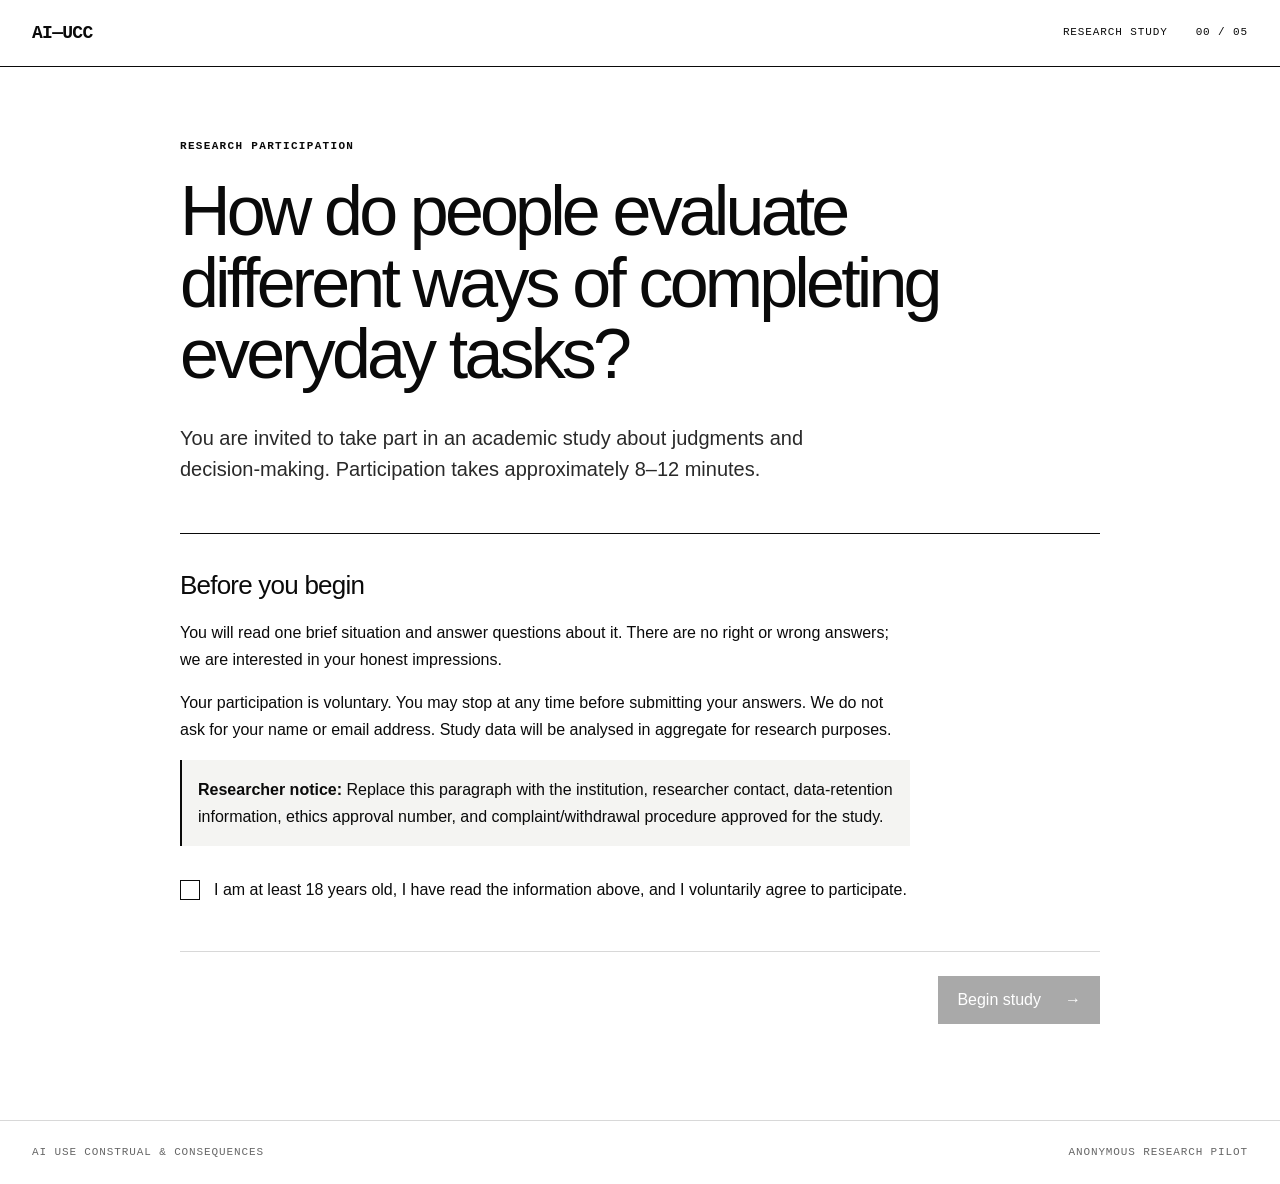
==== index.html @ e1629be3 "Build AI-UCC pilot study" ====
<!doctype html>
<html lang="en">
<head>
  <meta charset="utf-8">
  <meta name="viewport" content="width=device-width,initial-scale=1">
  <meta name="description" content="AI Use Construal & Consequences research study">
  <title>AI-UCC Study</title>
  <link rel="stylesheet" href="styles.css">
  <script defer src="app.js"></script>
</head>
<body>
  <noscript><div class="noscript">This study requires JavaScript.</div></noscript>
  <header class="site-header">
    <a class="wordmark" href="#" aria-label="AI-UCC home">AI—UCC</a>
    <div class="study-meta"><span>RESEARCH STUDY</span><span id="progressLabel">00 / 00</span></div>
  </header>

  <main id="app" class="shell" aria-live="polite"></main>

  <footer class="site-footer">
    <span>AI Use Construal &amp; Consequences</span>
    <span>Anonymous research pilot</span>
  </footer>

  <template id="introTemplate">
    <section class="hero panel">
      <p class="eyebrow">Research participation</p>
      <h1>How do people evaluate different ways of completing everyday tasks?</h1>
      <p class="lede">You are invited to take part in an academic study about judgments and decision-making. Participation takes approximately 8–12 minutes.</p>
      <div class="rule"></div>
      <h2>Before you begin</h2>
      <div class="prose">
        <p>You will read one brief situation and answer questions about it. There are no right or wrong answers; we are interested in your honest impressions.</p>
        <p>Your participation is voluntary. You may stop at any time before submitting your answers. We do not ask for your name or email address. Study data will be analysed in aggregate for research purposes.</p>
        <p class="placeholder"><strong>Researcher notice:</strong> Replace this paragraph with the institution, researcher contact, data-retention information, ethics approval number, and complaint/withdrawal procedure approved for the study.</p>
      </div>
      <label class="consent checkbox-row">
        <input type="checkbox" id="consentCheck">
        <span>I am at least 18 years old, I have read the information above, and I voluntarily agree to participate.</span>
      </label>
      <div class="actions"><button class="button primary" id="startButton" disabled>Begin study <span>→</span></button></div>
    </section>
  </template>
</body>
</html>
---- styles.css ----
:root{--ink:#0a0a0a;--paper:#fff;--muted:#666;--line:#d8d8d8;--soft:#f4f4f2;--danger:#b00020;--max:920px}
*{box-sizing:border-box}
html{background:var(--paper);color:var(--ink);font-family:Arial,Helvetica,sans-serif;font-size:16px}
body{margin:0;min-height:100vh;display:flex;flex-direction:column}
button,input,select{font:inherit}
button{cursor:pointer}
.site-header,.site-footer{width:100%;padding:24px 32px;display:flex;justify-content:space-between;align-items:center}
.site-header{border-bottom:1px solid var(--ink);position:sticky;top:0;background:rgba(255,255,255,.96);z-index:4}
.wordmark{font:600 18px/1 "Courier New",monospace;color:var(--ink);text-decoration:none;letter-spacing:-.04em}
.study-meta,.site-footer{font:400 11px/1.4 "Courier New",monospace;letter-spacing:.08em;text-transform:uppercase}
.study-meta{display:flex;gap:28px}
.site-footer{border-top:1px solid var(--line);color:var(--muted);margin-top:auto}
.shell{width:min(var(--max),calc(100% - 40px));margin:72px auto 96px}
.panel{animation:enter .35s ease both}
@keyframes enter{from{opacity:0;transform:translateY(8px)}to{opacity:1;transform:none}}
.eyebrow,.section-code{font:600 11px/1.4 "Courier New",monospace;letter-spacing:.12em;text-transform:uppercase;margin:0 0 22px}
h1{font-size:clamp(38px,6vw,70px);line-height:1.02;letter-spacing:-.055em;font-weight:500;max-width:850px;margin:0 0 32px}
h2{font-size:26px;line-height:1.2;letter-spacing:-.03em;font-weight:500;margin:36px 0 18px}
.lede{font-size:20px;line-height:1.55;max-width:700px;color:#292929}
.prose{font-size:16px;line-height:1.7;max-width:730px}.prose p{margin:0 0 16px}
.rule{border-top:1px solid var(--ink);margin:48px 0 0}
.placeholder{background:var(--soft);padding:16px;border-left:2px solid var(--ink)}
.checkbox-row{display:flex;gap:14px;align-items:flex-start;line-height:1.55;margin-top:32px;max-width:760px}
.checkbox-row input{appearance:none;width:20px;height:20px;border:1px solid var(--ink);margin:2px 0 0;flex:none}.checkbox-row input:checked{background:var(--ink);box-shadow:inset 0 0 0 4px var(--paper)}
.actions{display:flex;justify-content:flex-end;gap:12px;margin-top:48px;padding-top:24px;border-top:1px solid var(--line)}
.button{border:1px solid var(--ink);background:var(--paper);color:var(--ink);padding:14px 18px;min-width:150px;display:inline-flex;justify-content:space-between;gap:24px}
.button.primary{background:var(--ink);color:var(--paper)}.button:disabled{opacity:.35;cursor:not-allowed}
.form-grid{display:grid;grid-template-columns:1fr 1fr;gap:28px 24px;margin-top:40px}
.field{display:flex;flex-direction:column;gap:9px}.field.full{grid-column:1/-1}.field label,.legend{font-weight:500;font-size:14px}
.field input,.field select{border:1px solid var(--ink);border-radius:0;background:var(--paper);padding:13px;min-height:48px}
.hint{font-size:12px;color:var(--muted);line-height:1.4}
.vignette{border:1px solid var(--ink);padding:clamp(28px,6vw,64px);margin:32px 0;font-size:clamp(23px,3.4vw,34px);line-height:1.42;letter-spacing:-.025em}
.instruction{color:var(--muted);line-height:1.6;max-width:720px}
.item-list{margin-top:36px;border-top:1px solid var(--ink)}
.question{padding:30px 0;border-bottom:1px solid var(--line)}
.question-text{font-size:17px;line-height:1.5;margin:0 0 20px;max-width:760px}
.scale{display:grid;grid-template-columns:repeat(7,1fr);gap:7px}.scale label{text-align:center;display:flex;flex-direction:column;gap:8px;align-items:center;font:12px "Courier New",monospace}
.scale input{appearance:none;width:100%;height:43px;border:1px solid var(--ink);margin:0}.scale input:checked{background:var(--ink);box-shadow:inset 0 0 0 4px var(--paper)}
.anchors{display:flex;justify-content:space-between;color:var(--muted);font-size:11px;margin-top:8px}
.slider-wrap{display:grid;grid-template-columns:60px 1fr 60px;align-items:center;gap:18px}.slider-wrap output{font:600 18px "Courier New",monospace;text-align:center}.slider-wrap input{accent-color:var(--ink);width:100%}
.slider-ends{display:flex;justify-content:space-between;font-size:11px;color:var(--muted);margin:8px 78px 0}
.error-summary{border:1px solid var(--danger);color:var(--danger);padding:14px;margin-top:24px;line-height:1.5}
.status-card{text-align:center;padding:72px 0}.status-mark{font:400 72px "Courier New",monospace;margin-bottom:20px}
.noscript{padding:20px;background:var(--danger);color:white;text-align:center}
@media(max-width:640px){.site-header{padding:18px 20px}.study-meta span:first-child{display:none}.shell{margin-top:48px}.form-grid{grid-template-columns:1fr}.field.full{grid-column:auto}.scale{gap:3px}.scale input{height:38px}.site-footer{padding:20px;gap:16px}.site-footer span:last-child{display:none}.actions{flex-direction:column-reverse}.button{width:100%}}
@media(prefers-reduced-motion:reduce){.panel{animation:none}}
*:focus-visible{outline:3px solid #777;outline-offset:3px}
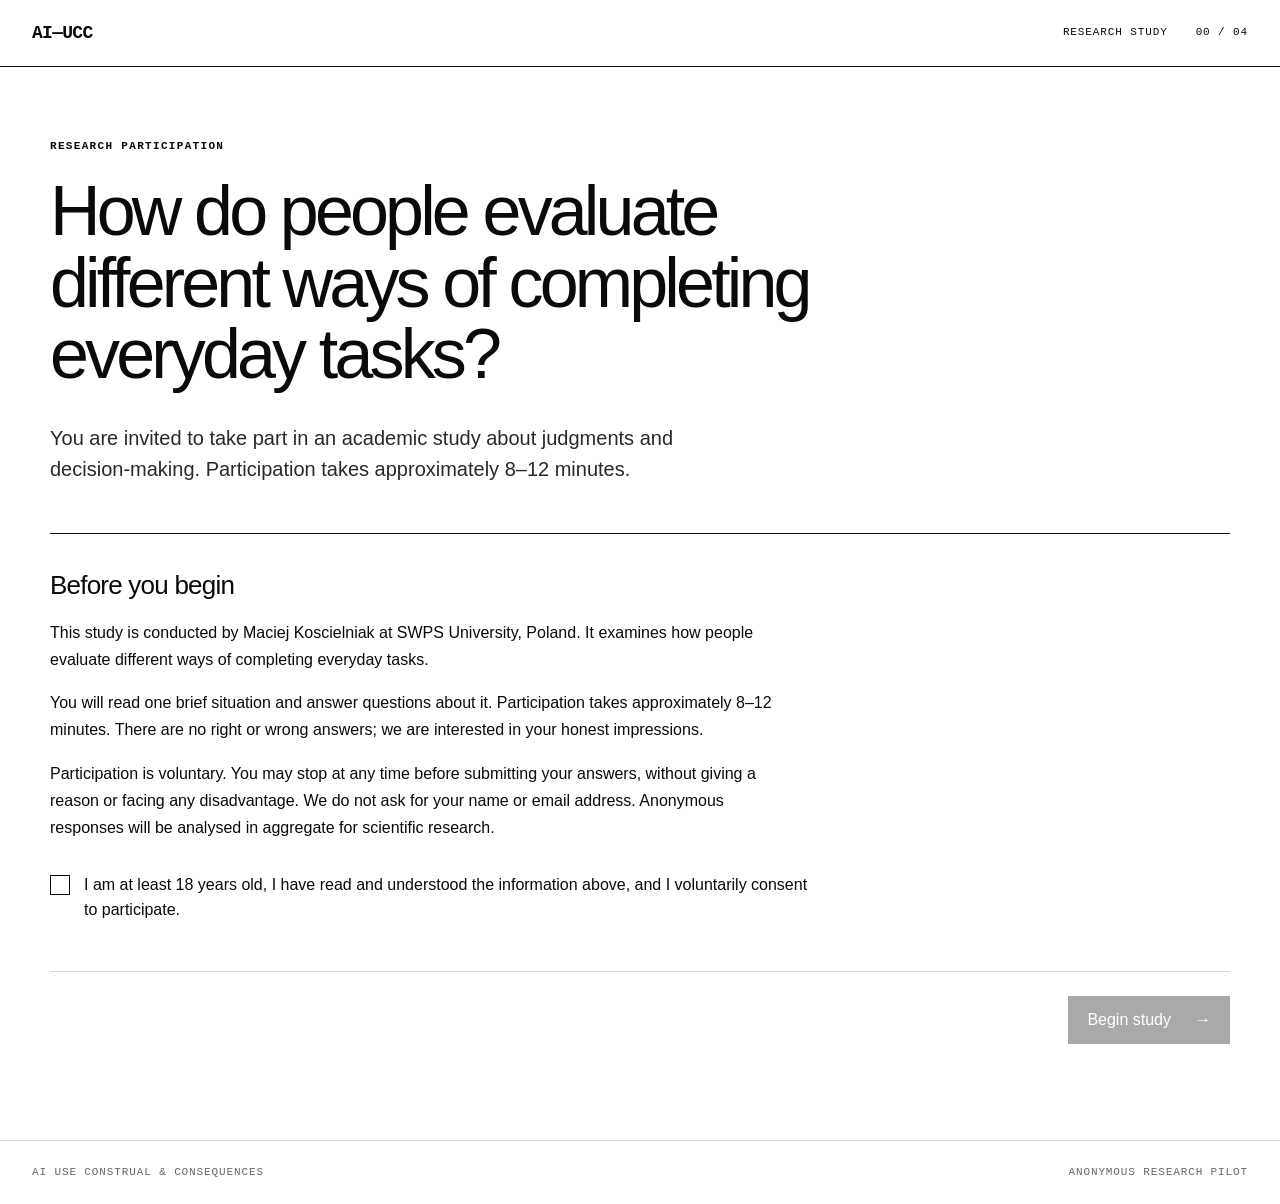
==== commit e91963bb: "Refine consent and demographic fields" ====
--- a/index.html
+++ b/index.html
@@ -30,13 +30,13 @@
       <div class="rule"></div>
       <h2>Before you begin</h2>
       <div class="prose">
-        <p>You will read one brief situation and answer questions about it. There are no right or wrong answers; we are interested in your honest impressions.</p>
-        <p>Your participation is voluntary. You may stop at any time before submitting your answers. We do not ask for your name or email address. Study data will be analysed in aggregate for research purposes.</p>
-        <p class="placeholder"><strong>Researcher notice:</strong> Replace this paragraph with the institution, researcher contact, data-retention information, ethics approval number, and complaint/withdrawal procedure approved for the study.</p>
+        <p>This study is conducted by Maciej Koscielniak at SWPS University, Poland. It examines how people evaluate different ways of completing everyday tasks.</p>
+        <p>You will read one brief situation and answer questions about it. Participation takes approximately 8–12 minutes. There are no right or wrong answers; we are interested in your honest impressions.</p>
+        <p>Participation is voluntary. You may stop at any time before submitting your answers, without giving a reason or facing any disadvantage. We do not ask for your name or email address. Anonymous responses will be analysed in aggregate for scientific research.</p>
       </div>
       <label class="consent checkbox-row">
         <input type="checkbox" id="consentCheck">
-        <span>I am at least 18 years old, I have read the information above, and I voluntarily agree to participate.</span>
+        <span>I am at least 18 years old, I have read and understood the information above, and I voluntarily consent to participate.</span>
       </label>
       <div class="actions"><button class="button primary" id="startButton" disabled>Begin study <span>→</span></button></div>
     </section>
--- a/styles.css
+++ b/styles.css
@@ -1,4 +1,4 @@
-:root{--ink:#0a0a0a;--paper:#fff;--muted:#666;--line:#d8d8d8;--soft:#f4f4f2;--danger:#b00020;--max:920px}
+:root{--ink:#0a0a0a;--paper:#fff;--muted:#666;--line:#d8d8d8;--soft:#f4f4f2;--danger:#b00020;--max:1180px}
 *{box-sizing:border-box}
 html{background:var(--paper);color:var(--ink);font-family:Arial,Helvetica,sans-serif;font-size:16px}
 body{margin:0;min-height:100vh;display:flex;flex-direction:column}
@@ -30,6 +30,16 @@
 .field input,.field select{border:1px solid var(--ink);border-radius:0;background:var(--paper);padding:13px;min-height:48px}
 .hint{font-size:12px;color:var(--muted);line-height:1.4}
 .vignette{border:1px solid var(--ink);padding:clamp(28px,6vw,64px);margin:32px 0;font-size:clamp(23px,3.4vw,34px);line-height:1.42;letter-spacing:-.025em}
+.vignette.deliberating{animation:breathe 3s ease-in-out infinite}
+@keyframes breathe{0%,100%{box-shadow:0 0 0 0 rgba(0,0,0,0)}50%{box-shadow:0 0 0 7px rgba(0,0,0,.055)}}
+.deliberation-guide{display:grid;grid-template-columns:1fr auto;gap:28px;align-items:start;margin-top:24px}
+.countdown{font:600 30px/1 "Courier New",monospace;min-width:86px;text-align:right}
+.study-layout{display:grid;grid-template-columns:minmax(0,1fr) minmax(0,1fr);gap:clamp(42px,7vw,92px);align-items:start}
+.scenario-rail{position:sticky;top:105px}
+.scenario-rail .vignette{font-size:clamp(19px,2.1vw,27px);padding:clamp(24px,3.5vw,40px);margin:18px 0}
+.scenario-label{font:600 10px/1.4 "Courier New",monospace;letter-spacing:.12em;text-transform:uppercase;color:var(--muted)}
+.section-pane h1{font-size:clamp(34px,4.8vw,58px)}
+.section-position{font:400 12px/1.4 "Courier New",monospace;color:var(--muted);margin-top:8px}
 .instruction{color:var(--muted);line-height:1.6;max-width:720px}
 .item-list{margin-top:36px;border-top:1px solid var(--ink)}
 .question{padding:30px 0;border-bottom:1px solid var(--line)}
@@ -42,6 +52,7 @@
 .error-summary{border:1px solid var(--danger);color:var(--danger);padding:14px;margin-top:24px;line-height:1.5}
 .status-card{text-align:center;padding:72px 0}.status-mark{font:400 72px "Courier New",monospace;margin-bottom:20px}
 .noscript{padding:20px;background:var(--danger);color:white;text-align:center}
-@media(max-width:640px){.site-header{padding:18px 20px}.study-meta span:first-child{display:none}.shell{margin-top:48px}.form-grid{grid-template-columns:1fr}.field.full{grid-column:auto}.scale{gap:3px}.scale input{height:38px}.site-footer{padding:20px;gap:16px}.site-footer span:last-child{display:none}.actions{flex-direction:column-reverse}.button{width:100%}}
-@media(prefers-reduced-motion:reduce){.panel{animation:none}}
+@media(max-width:800px){.study-layout{grid-template-columns:1fr;gap:34px}.scenario-rail{position:static}.scenario-rail .vignette{font-size:18px;padding:22px}.scenario-rail .instruction{display:none}}
+@media(max-width:640px){.site-header{padding:18px 20px}.study-meta span:first-child{display:none}.shell{margin-top:48px}.form-grid{grid-template-columns:1fr}.field.full{grid-column:auto}.scale{gap:3px}.scale input{height:38px}.site-footer{padding:20px;gap:16px}.site-footer span:last-child{display:none}.actions{flex-direction:column-reverse}.button{width:100%}.deliberation-guide{grid-template-columns:1fr}.countdown{text-align:left}}
+@media(prefers-reduced-motion:reduce){.panel,.vignette.deliberating{animation:none}}
 *:focus-visible{outline:3px solid #777;outline-offset:3px}
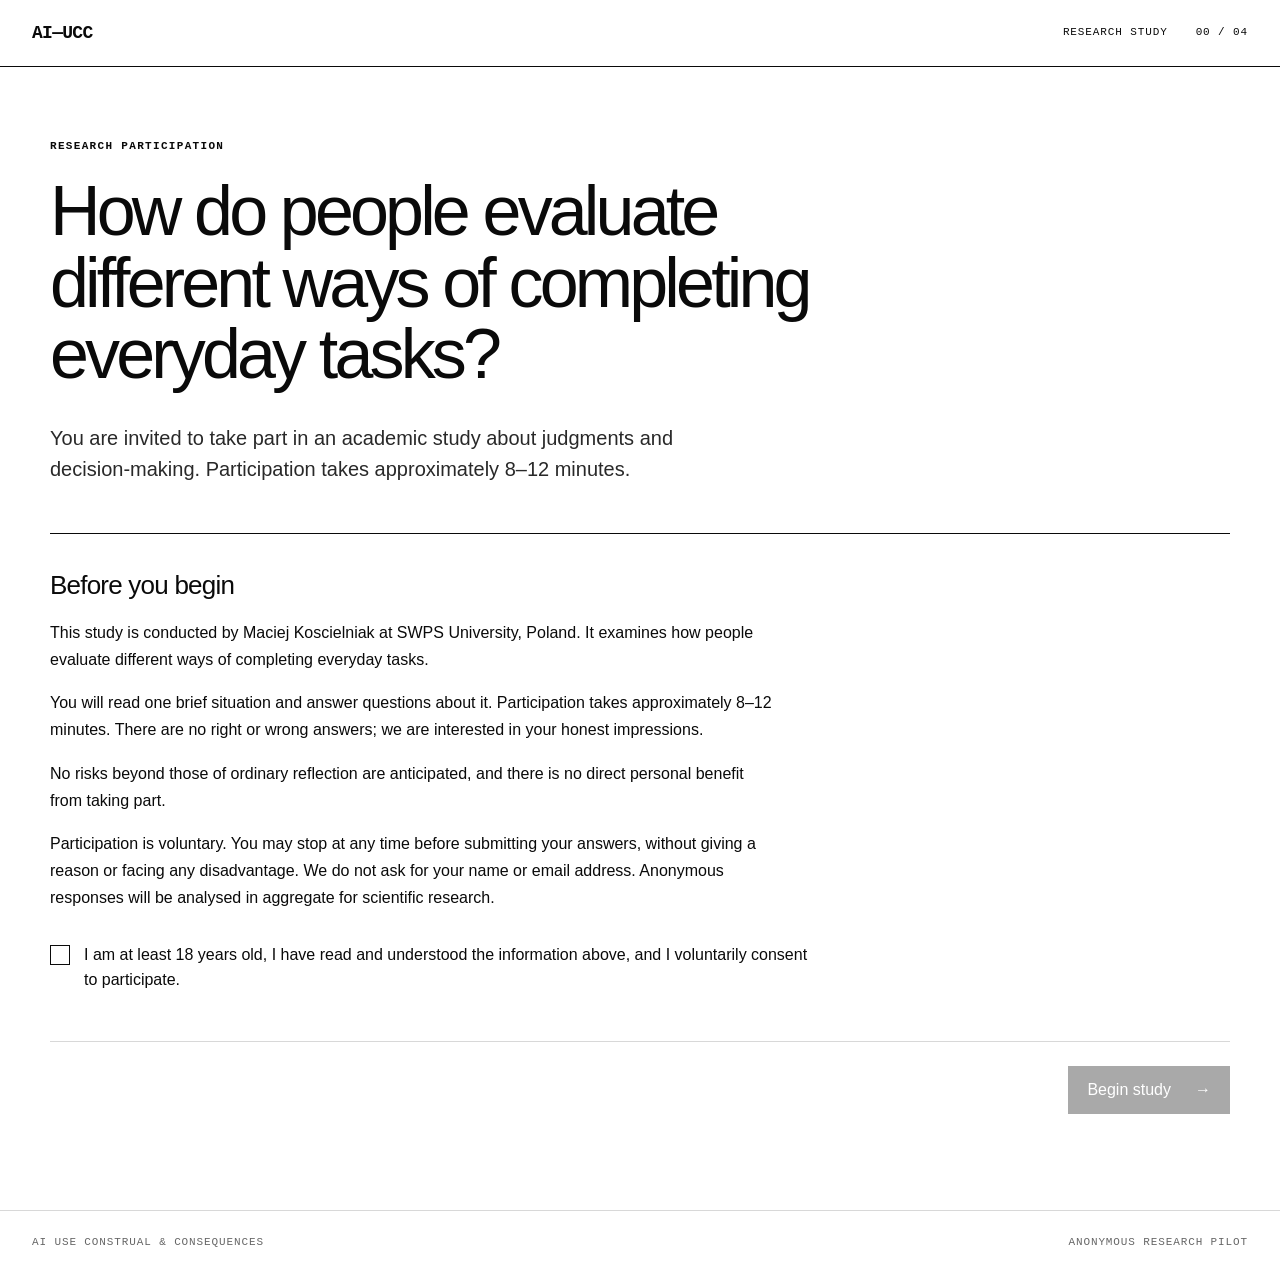
==== commit 105d4d44: "Add consent debrief and sheet receiver setup" ====
--- a/index.html
+++ b/index.html
@@ -32,6 +32,7 @@
       <div class="prose">
         <p>This study is conducted by Maciej Koscielniak at SWPS University, Poland. It examines how people evaluate different ways of completing everyday tasks.</p>
         <p>You will read one brief situation and answer questions about it. Participation takes approximately 8–12 minutes. There are no right or wrong answers; we are interested in your honest impressions.</p>
+        <p>No risks beyond those of ordinary reflection are anticipated, and there is no direct personal benefit from taking part.</p>
         <p>Participation is voluntary. You may stop at any time before submitting your answers, without giving a reason or facing any disadvantage. We do not ask for your name or email address. Anonymous responses will be analysed in aggregate for scientific research.</p>
       </div>
       <label class="consent checkbox-row">
